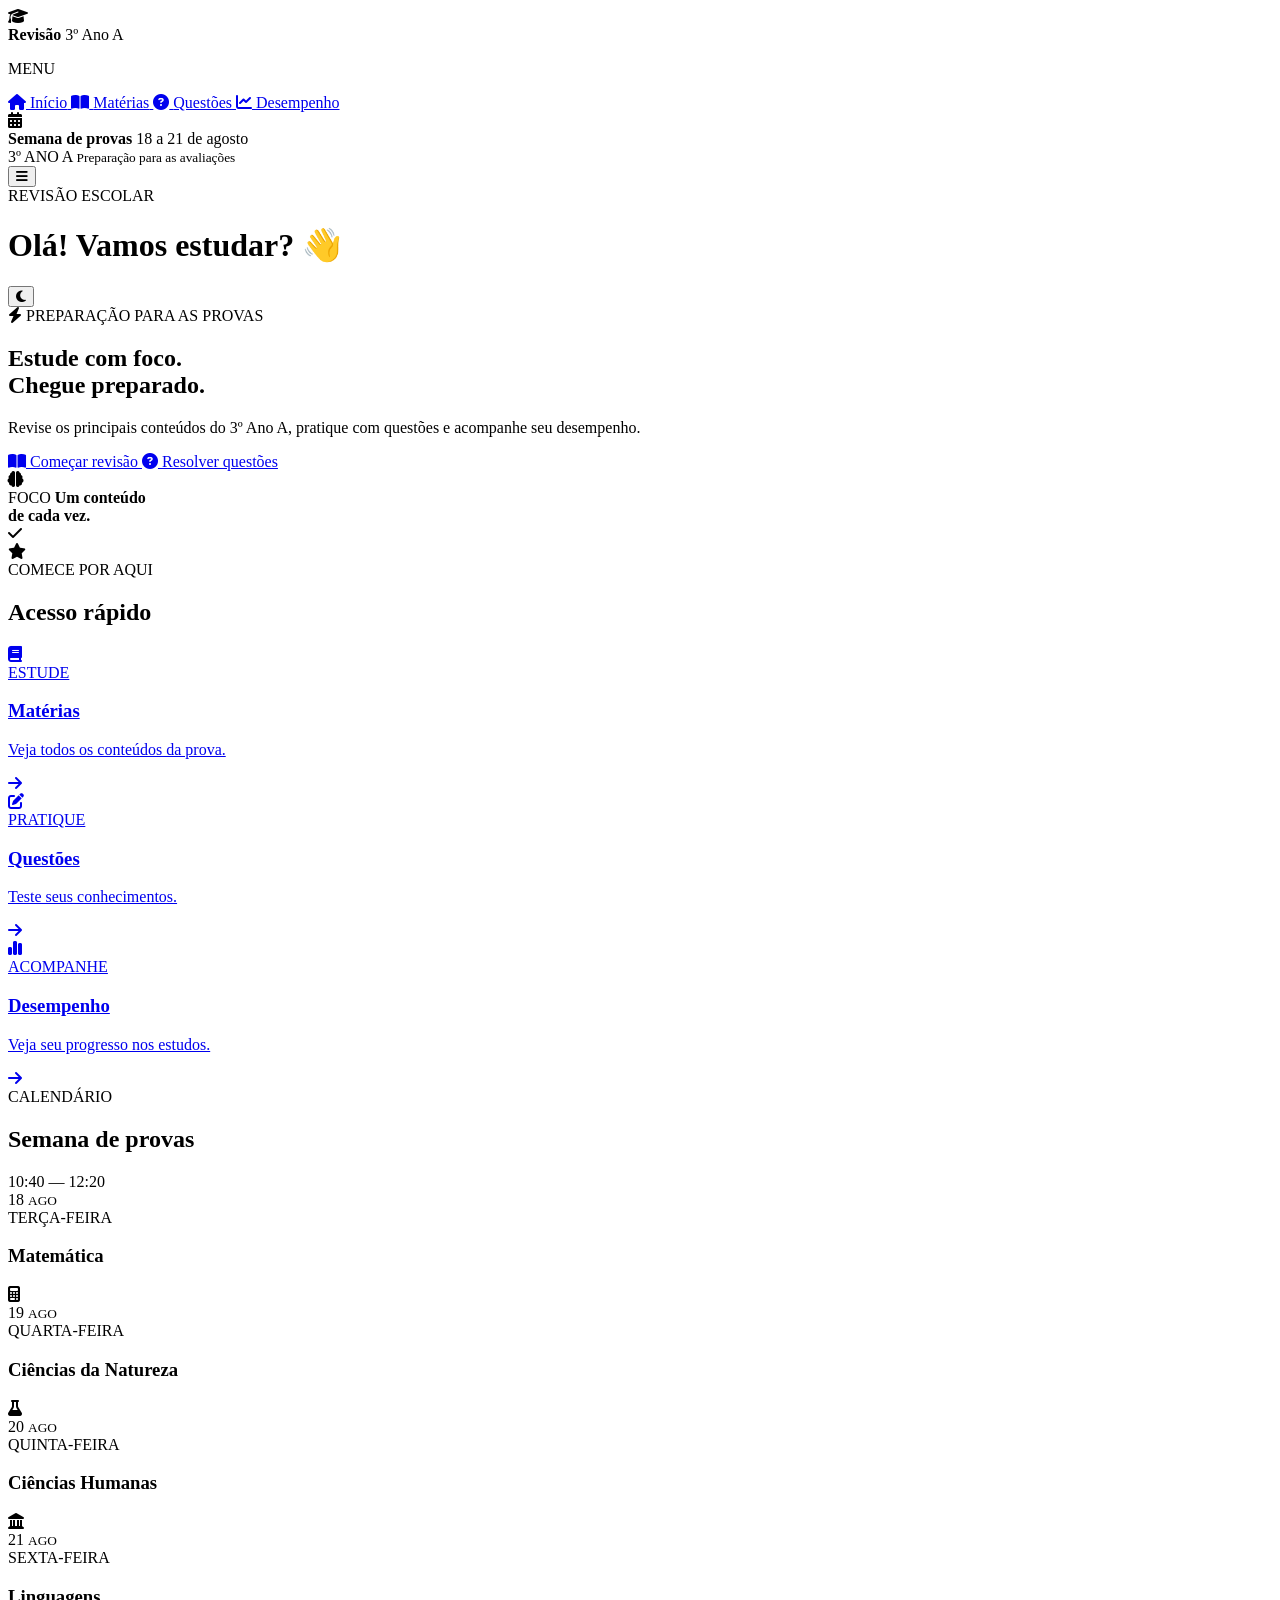
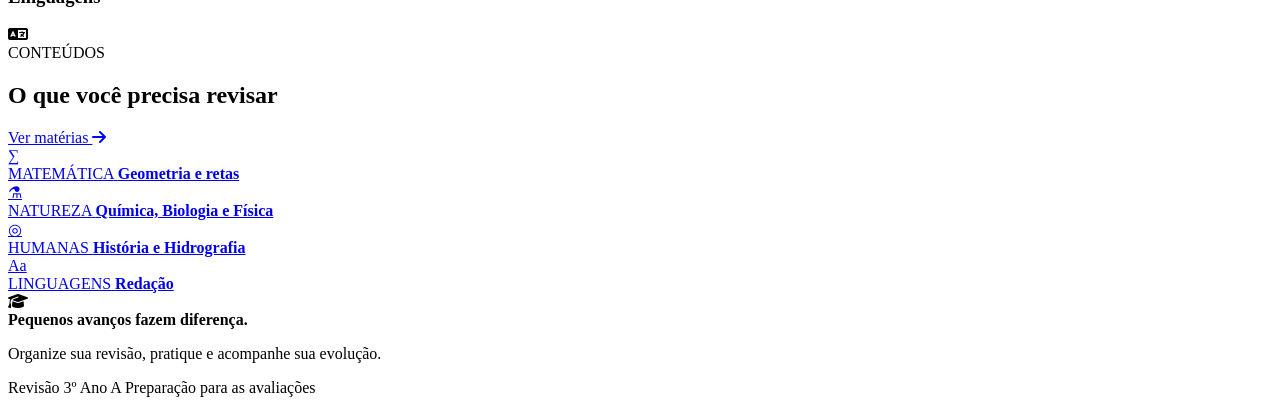
==== index.html @ 2774e46a "Organização" ====
<!DOCTYPE html>
<html lang="pt-BR">
<head>
    <meta charset="UTF-8">
    <meta name="viewport" content="width=device-width, initial-scale=1.0">

    <title>Revisão 3º Ano A</title>

    <!-- Fontes -->
    <link rel="preconnect" href="https://fonts.googleapis.com">
    <link rel="preconnect" href="https://fonts.gstatic.com" crossorigin>

    <link
        href="https://fonts.googleapis.com/css2?family=Inter:wght@400;500;600;700;800&display=swap"
        rel="stylesheet"
    >

    <!-- Font Awesome -->
    <link
        rel="stylesheet"
        href="https://cdnjs.cloudflare.com/ajax/libs/font-awesome/6.5.2/css/all.min.css"
    >

    <!-- CSS -->
    <link rel="stylesheet" href="css/reset.css">
    <link rel="stylesheet" href="css/variables.css">
    <link rel="stylesheet" href="css/components.css">
    <link rel="stylesheet" href="css/style.css">
</head>

<body>

    <!-- =========================================
         APLICAÇÃO
    ========================================== -->

    <div class="app">

        <!-- =====================================
             SIDEBAR
        ====================================== -->

        <aside class="sidebar">

            <!-- Logo -->
            <div class="sidebar-logo">

                <div class="logo-icon">
                    <i class="fa-solid fa-graduation-cap"></i>
                </div>

                <div class="logo-text">
                    <strong>Revisão</strong>
                    <span>3º Ano A</span>
                </div>

            </div>


            <!-- Navegação -->
            <nav class="sidebar-nav">

                <p class="nav-title">MENU</p>

                <a href="index.html" class="nav-item active">
                    <i class="fa-solid fa-house"></i>
                    <span>Início</span>
                </a>

                <a href="pages/materias.html" class="nav-item">
                    <i class="fa-solid fa-book-open"></i>
                    <span>Matérias</span>
                </a>

                <a href="pages/questoes.html" class="nav-item">
                    <i class="fa-solid fa-circle-question"></i>
                    <span>Questões</span>
                </a>

                <a href="pages/desempenho.html" class="nav-item">
                    <i class="fa-solid fa-chart-line"></i>
                    <span>Desempenho</span>
                </a>

            </nav>


            <!-- Informações da prova -->
            <div class="sidebar-exam">

                <div class="exam-icon">
                    <i class="fa-solid fa-calendar-days"></i>
                </div>

                <div>
                    <strong>Semana de provas</strong>
                    <span>18 a 21 de agosto</span>
                </div>

            </div>


            <!-- Rodapé -->
            <div class="sidebar-footer">
                <span>3º ANO A</span>
                <small>Preparação para as avaliações</small>
            </div>

        </aside>


        <!-- =====================================
             CONTEÚDO PRINCIPAL
        ====================================== -->

        <main class="main-content">

            <!-- Cabeçalho -->
            <header class="topbar">

                <div class="mobile-menu">
                    <button id="menuToggle" aria-label="Abrir menu">
                        <i class="fa-solid fa-bars"></i>
                    </button>
                </div>

                <div class="topbar-title">
                    <span>REVISÃO ESCOLAR</span>
                    <h1>Olá! Vamos estudar? 👋</h1>
                </div>

                <div class="topbar-actions">

                    <button
                        class="icon-button"
                        id="themeToggle"
                        aria-label="Alterar tema"
                        title="Alterar tema"
                    >
                        <i class="fa-solid fa-moon"></i>
                    </button>

                </div>

            </header>


            <!-- =================================
                 HERO
            ================================== -->

            <section class="hero">

                <div class="hero-content">

                    <span class="hero-label">
                        <i class="fa-solid fa-bolt"></i>
                        PREPARAÇÃO PARA AS PROVAS
                    </span>

                    <h2>
                        Estude com foco.
                        <br>
                        <span>Chegue preparado.</span>
                    </h2>

                    <p>
                        Revise os principais conteúdos do 3º Ano A,
                        pratique com questões e acompanhe seu desempenho.
                    </p>

                    <div class="hero-actions">

                        <a href="pages/materias.html" class="btn btn-primary">
                            <i class="fa-solid fa-book-open"></i>
                            Começar revisão
                        </a>

                        <a href="pages/questoes.html" class="btn btn-secondary">
                            <i class="fa-solid fa-circle-question"></i>
                            Resolver questões
                        </a>

                    </div>

                </div>


                <!-- Elemento visual -->
                <div class="hero-visual">

                    <div class="hero-card">

                        <div class="hero-card-icon">
                            <i class="fa-solid fa-brain"></i>
                        </div>

                        <span>FOCO</span>

                        <strong>
                            Um conteúdo
                            <br>
                            de cada vez.
                        </strong>

                    </div>

                    <div class="floating-element floating-one">
                        <i class="fa-solid fa-check"></i>
                    </div>

                    <div class="floating-element floating-two">
                        <i class="fa-solid fa-star"></i>
                    </div>

                </div>

            </section>


            <!-- =================================
                 ACESSO RÁPIDO
            ================================== -->

            <section class="section">

                <div class="section-header">

                    <div>
                        <span class="section-label">COMECE POR AQUI</span>
                        <h2>Acesso rápido</h2>
                    </div>

                </div>


                <div class="quick-grid">

                    <!-- Matérias -->
                    <a href="pages/materias.html" class="quick-card">

                        <div class="quick-icon">
                            <i class="fa-solid fa-book"></i>
                        </div>

                        <div class="quick-info">
                            <span>ESTUDE</span>
                            <h3>Matérias</h3>
                            <p>Veja todos os conteúdos da prova.</p>
                        </div>

                        <i class="fa-solid fa-arrow-right quick-arrow"></i>

                    </a>


                    <!-- Questões -->
                    <a href="pages/questoes.html" class="quick-card">

                        <div class="quick-icon">
                            <i class="fa-solid fa-pen-to-square"></i>
                        </div>

                        <div class="quick-info">
                            <span>PRATIQUE</span>
                            <h3>Questões</h3>
                            <p>Teste seus conhecimentos.</p>
                        </div>

                        <i class="fa-solid fa-arrow-right quick-arrow"></i>

                    </a>


                    <!-- Desempenho -->
                    <a href="pages/desempenho.html" class="quick-card">

                        <div class="quick-icon">
                            <i class="fa-solid fa-chart-simple"></i>
                        </div>

                        <div class="quick-info">
                            <span>ACOMPANHE</span>
                            <h3>Desempenho</h3>
                            <p>Veja seu progresso nos estudos.</p>
                        </div>

                        <i class="fa-solid fa-arrow-right quick-arrow"></i>

                    </a>

                </div>

            </section>


            <!-- =================================
                 CRONOGRAMA
            ================================== -->

            <section class="section">

                <div class="section-header">

                    <div>
                        <span class="section-label">CALENDÁRIO</span>
                        <h2>Semana de provas</h2>
                    </div>

                    <span class="section-info">
                        10:40 — 12:20
                    </span>

                </div>


                <div class="schedule-grid">

                    <!-- Matemática -->
                    <div class="schedule-card">

                        <div class="schedule-date">
                            <span>18</span>
                            <small>AGO</small>
                        </div>

                        <div class="schedule-info">
                            <span>TERÇA-FEIRA</span>
                            <h3>Matemática</h3>
                        </div>

                        <div class="schedule-icon">
                            <i class="fa-solid fa-calculator"></i>
                        </div>

                    </div>


                    <!-- Natureza -->
                    <div class="schedule-card">

                        <div class="schedule-date">
                            <span>19</span>
                            <small>AGO</small>
                        </div>

                        <div class="schedule-info">
                            <span>QUARTA-FEIRA</span>
                            <h3>Ciências da Natureza</h3>
                        </div>

                        <div class="schedule-icon">
                            <i class="fa-solid fa-flask"></i>
                        </div>

                    </div>


                    <!-- Humanas -->
                    <div class="schedule-card">

                        <div class="schedule-date">
                            <span>20</span>
                            <small>AGO</small>
                        </div>

                        <div class="schedule-info">
                            <span>QUINTA-FEIRA</span>
                            <h3>Ciências Humanas</h3>
                        </div>

                        <div class="schedule-icon">
                            <i class="fa-solid fa-landmark"></i>
                        </div>

                    </div>


                    <!-- Linguagens -->
                    <div class="schedule-card">

                        <div class="schedule-date">
                            <span>21</span>
                            <small>AGO</small>
                        </div>

                        <div class="schedule-info">
                            <span>SEXTA-FEIRA</span>
                            <h3>Linguagens</h3>
                        </div>

                        <div class="schedule-icon">
                            <i class="fa-solid fa-language"></i>
                        </div>

                    </div>

                </div>

            </section>


            <!-- =================================
                 CONTEÚDOS
            ================================== -->

            <section class="section">

                <div class="section-header">

                    <div>
                        <span class="section-label">CONTEÚDOS</span>
                        <h2>O que você precisa revisar</h2>
                    </div>

                    <a href="pages/materias.html" class="section-link">
                        Ver matérias
                        <i class="fa-solid fa-arrow-right"></i>
                    </a>

                </div>


                <div class="subjects-overview">

                    <!-- Matemática -->
                    <a href="pages/materias.html" class="subject-mini">

                        <div class="subject-mini-icon">
                            ∑
                        </div>

                        <div>
                            <span>MATEMÁTICA</span>
                            <strong>Geometria e retas</strong>
                        </div>

                    </a>


                    <!-- Natureza -->
                    <a href="pages/materias.html" class="subject-mini">

                        <div class="subject-mini-icon">
                            ⚗
                        </div>

                        <div>
                            <span>NATUREZA</span>
                            <strong>Química, Biologia e Física</strong>
                        </div>

                    </a>


                    <!-- Humanas -->
                    <a href="pages/materias.html" class="subject-mini">

                        <div class="subject-mini-icon">
                            ◎
                        </div>

                        <div>
                            <span>HUMANAS</span>
                            <strong>História e Hidrografia</strong>
                        </div>

                    </a>


                    <!-- Linguagens -->
                    <a href="pages/materias.html" class="subject-mini">

                        <div class="subject-mini-icon">
                            Aa
                        </div>

                        <div>
                            <span>LINGUAGENS</span>
                            <strong>Redação</strong>
                        </div>

                    </a>

                </div>

            </section>


            <!-- =================================
                 FRASE FINAL
            ================================== -->

            <section class="motivation">

                <div class="motivation-icon">
                    <i class="fa-solid fa-graduation-cap"></i>
                </div>

                <div>
                    <strong>Pequenos avanços fazem diferença.</strong>
                    <p>
                        Organize sua revisão, pratique e acompanhe sua evolução.
                    </p>
                </div>

            </section>


            <!-- Rodapé -->
            <footer class="footer">

                <span>
                    Revisão 3º Ano A
                </span>

                <span>
                    Preparação para as avaliações
                </span>

            </footer>

        </main>

    </div>


    <!-- =========================================
         JAVASCRIPT
    ========================================== -->

    <script src="js/progresso.js"></script>
    <script src="js/questoes.js"></script>
    <script src="js/app.js"></script>

</body>
</html>
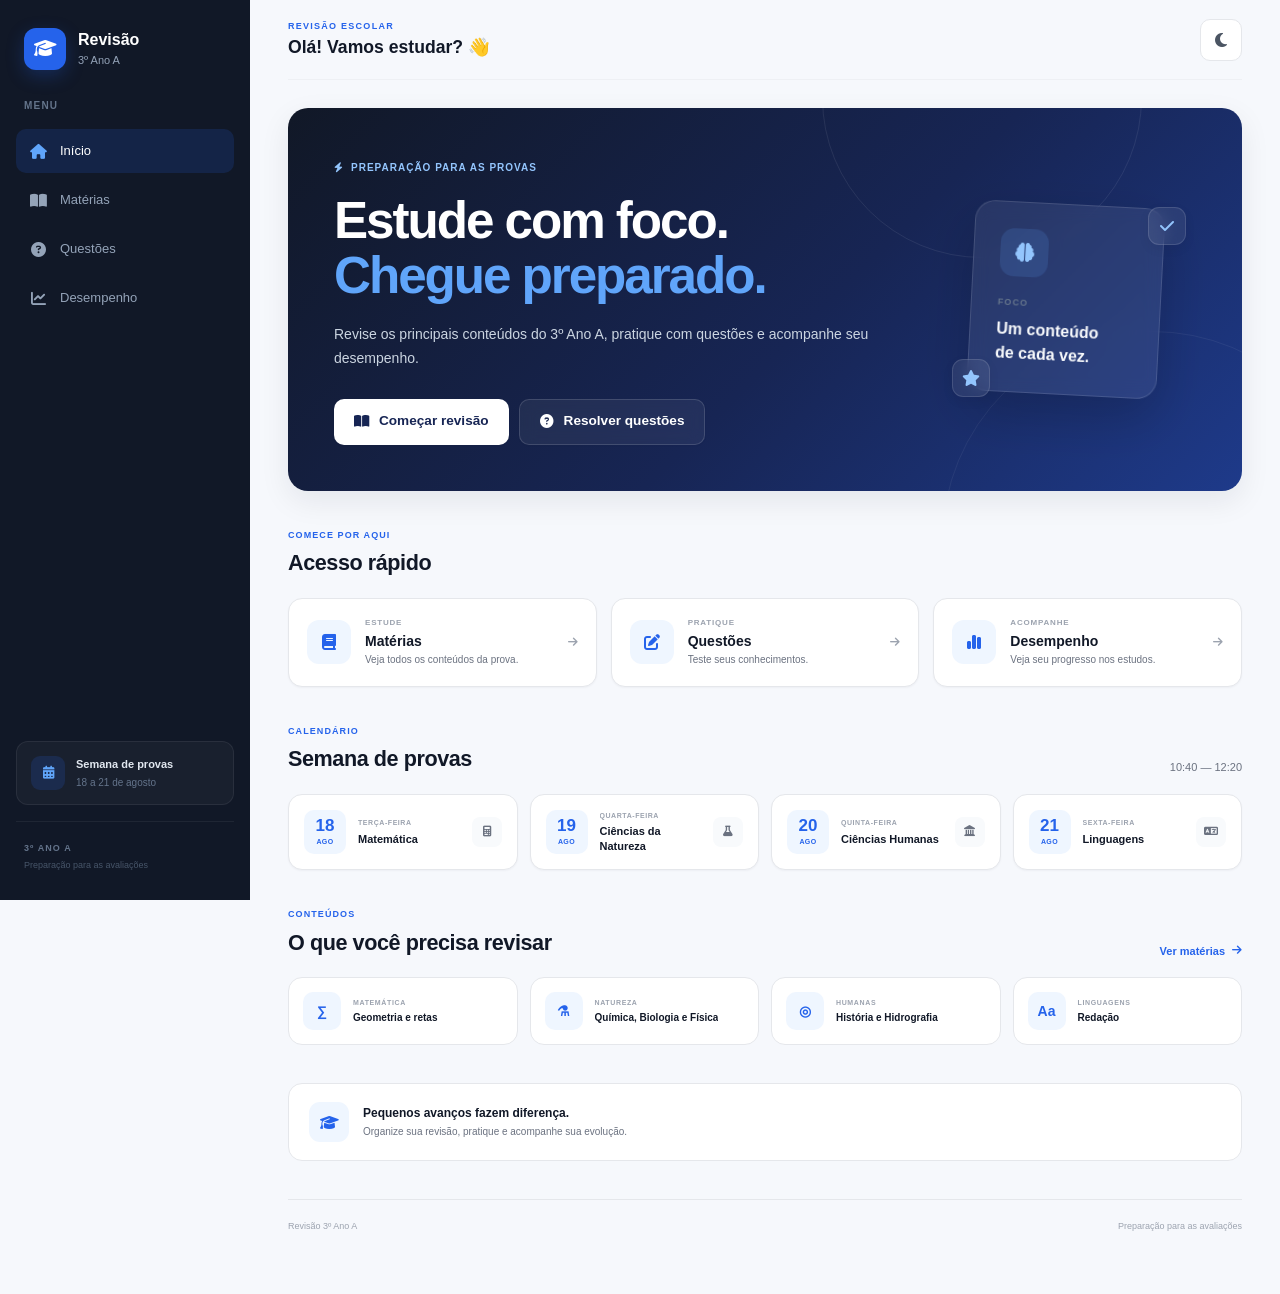
==== commit 5366efa3: "Remove 'css/' prefix from stylesheet links" ====
--- a/index.html
+++ b/index.html
@@ -22,10 +22,10 @@
     >
 
     <!-- CSS -->
-    <link rel="stylesheet" href="css/reset.css">
-    <link rel="stylesheet" href="css/variables.css">
-    <link rel="stylesheet" href="css/components.css">
-    <link rel="stylesheet" href="css/style.css">
+    <link rel="stylesheet" href="reset.css">
+    <link rel="stylesheet" href="variables.css">
+    <link rel="stylesheet" href="components.css">
+    <link rel="stylesheet" href="style.css">
 </head>
 
 <body>
@@ -534,4 +534,4 @@
     <script src="js/app.js"></script>
 
 </body>
-</html>+</html>
--- a/variables.css
+++ b/variables.css
@@ -0,0 +1,246 @@
+/* =========================================================
+   REVISÃO 3º ANO A
+   VARIABLES
+   ========================================================= */
+
+:root {
+
+    /* =====================================================
+       CORES PRINCIPAIS
+    ===================================================== */
+
+    --color-primary: #2563eb;
+    --color-primary-dark: #1d4ed8;
+    --color-primary-light: #eff6ff;
+
+    --color-secondary: #7c3aed;
+    --color-secondary-light: #f5f3ff;
+
+
+    /* =====================================================
+       CORES DE FUNDO
+    ===================================================== */
+
+    --color-background: #f6f8fc;
+    --color-surface: #ffffff;
+    --color-surface-soft: #f8fafc;
+
+    --color-sidebar: #111827;
+    --color-sidebar-light: #1f2937;
+
+
+    /* =====================================================
+       CORES DE TEXTO
+    ===================================================== */
+
+    --color-text: #111827;
+    --color-text-secondary: #4b5563;
+    --color-text-muted: #6b7280;
+    --color-text-light: #9ca3af;
+
+    --color-text-white: #ffffff;
+
+
+    /* =====================================================
+       CORES DE BORDA
+    ===================================================== */
+
+    --color-border: #e5e7eb;
+    --color-border-light: #eef0f4;
+
+
+    /* =====================================================
+       CORES DE STATUS
+    ===================================================== */
+
+    --color-success: #16a34a;
+    --color-success-light: #f0fdf4;
+
+    --color-warning: #d97706;
+    --color-warning-light: #fffbeb;
+
+    --color-danger: #dc2626;
+    --color-danger-light: #fef2f2;
+
+    --color-info: #0284c7;
+    --color-info-light: #f0f9ff;
+
+
+    /* =====================================================
+       TIPOGRAFIA
+    ===================================================== */
+
+    --font-family:
+        "Inter",
+        -apple-system,
+        BlinkMacSystemFont,
+        "Segoe UI",
+        sans-serif;
+
+
+    /* =====================================================
+       TAMANHOS DE TEXTO
+    ===================================================== */
+
+    --font-size-xs: 0.72rem;
+    --font-size-sm: 0.85rem;
+    --font-size-md: 0.95rem;
+    --font-size-lg: 1.1rem;
+    --font-size-xl: 1.35rem;
+    --font-size-2xl: 1.7rem;
+    --font-size-3xl: 2.2rem;
+    --font-size-4xl: 3rem;
+
+
+    /* =====================================================
+       PESOS DA FONTE
+    ===================================================== */
+
+    --font-weight-regular: 400;
+    --font-weight-medium: 500;
+    --font-weight-semibold: 600;
+    --font-weight-bold: 700;
+    --font-weight-extrabold: 800;
+
+
+    /* =====================================================
+       ESPAÇAMENTOS
+    ===================================================== */
+
+    --space-1: 4px;
+    --space-2: 8px;
+    --space-3: 12px;
+    --space-4: 16px;
+    --space-5: 20px;
+    --space-6: 24px;
+    --space-7: 28px;
+    --space-8: 32px;
+    --space-10: 40px;
+    --space-12: 48px;
+    --space-16: 64px;
+
+
+    /* =====================================================
+       BORDAS
+    ===================================================== */
+
+    --radius-sm: 6px;
+    --radius-md: 10px;
+    --radius-lg: 14px;
+    --radius-xl: 20px;
+    --radius-2xl: 28px;
+
+    --radius-full: 999px;
+
+
+    /* =====================================================
+       SOMBRAS
+    ===================================================== */
+
+    --shadow-sm:
+        0 1px 2px rgba(15, 23, 42, 0.04);
+
+    --shadow-md:
+        0 4px 12px rgba(15, 23, 42, 0.06);
+
+    --shadow-lg:
+        0 10px 30px rgba(15, 23, 42, 0.08);
+
+    --shadow-xl:
+        0 20px 50px rgba(15, 23, 42, 0.12);
+
+
+    /* =====================================================
+       TRANSIÇÕES
+    ===================================================== */
+
+    --transition-fast: 0.15s ease;
+
+    --transition-normal: 0.25s ease;
+
+    --transition-slow: 0.4s ease;
+
+
+    /* =====================================================
+       LAYOUT
+    ===================================================== */
+
+    --sidebar-width: 250px;
+
+    --content-max-width: 1500px;
+
+    --header-height: 80px;
+
+
+    /* =====================================================
+       Z-INDEX
+    ===================================================== */
+
+    --z-sidebar: 100;
+
+    --z-header: 90;
+
+    --z-overlay: 200;
+
+    --z-modal: 300;
+
+}
+
+
+/* =========================================================
+   TEMA ESCURO
+   ========================================================= */
+
+[data-theme="dark"] {
+
+    --color-background: #0f172a;
+
+    --color-surface: #1e293b;
+
+    --color-surface-soft: #172033;
+
+    --color-sidebar: #020617;
+
+    --color-sidebar-light: #111827;
+
+
+    --color-text: #f8fafc;
+
+    --color-text-secondary: #cbd5e1;
+
+    --color-text-muted: #94a3b8;
+
+    --color-text-light: #64748b;
+
+
+    --color-border: #334155;
+
+    --color-border-light: #273449;
+
+
+    --color-primary-light: #172554;
+
+    --color-secondary-light: #2e1065;
+
+
+    --color-success-light: #052e16;
+
+    --color-warning-light: #451a03;
+
+    --color-danger-light: #450a0a;
+
+    --color-info-light: #082f49;
+
+
+    --shadow-sm:
+        0 1px 2px rgba(0, 0, 0, 0.2);
+
+    --shadow-md:
+        0 4px 12px rgba(0, 0, 0, 0.25);
+
+    --shadow-lg:
+        0 10px 30px rgba(0, 0, 0, 0.3);
+
+    --shadow-xl:
+        0 20px 50px rgba(0, 0, 0, 0.4);
+}
--- a/components.css
+++ b/components.css
@@ -0,0 +1,1533 @@
+/* =========================================================
+   REVISÃO 3º ANO A
+   COMPONENTS
+   ========================================================= */
+
+
+/* =========================================================
+   BOTÕES
+   ========================================================= */
+
+.btn {
+    display: inline-flex;
+
+    align-items: center;
+    justify-content: center;
+
+    gap: 10px;
+
+    min-height: 46px;
+
+    padding: 0 20px;
+
+    border-radius: var(--radius-md);
+
+    font-size: var(--font-size-sm);
+
+    font-weight: var(--font-weight-semibold);
+
+    text-decoration: none;
+
+    transition:
+        transform var(--transition-fast),
+        background var(--transition-normal),
+        border-color var(--transition-normal),
+        box-shadow var(--transition-normal),
+        color var(--transition-normal);
+}
+
+
+.btn:hover {
+    transform: translateY(-2px);
+}
+
+
+.btn:active {
+    transform: translateY(0);
+}
+
+
+/* Botão principal */
+
+.btn-primary {
+    background: var(--color-primary);
+
+    color: #ffffff;
+
+    box-shadow: var(--shadow-sm);
+}
+
+
+.btn-primary:hover {
+    background: var(--color-primary-dark);
+
+    box-shadow: var(--shadow-md);
+}
+
+
+/* Botão secundário */
+
+.btn-secondary {
+    background: var(--color-surface);
+
+    color: var(--color-text);
+
+    border: 1px solid var(--color-border);
+
+    box-shadow: var(--shadow-sm);
+}
+
+
+.btn-secondary:hover {
+    border-color: var(--color-primary);
+
+    color: var(--color-primary);
+
+    box-shadow: var(--shadow-md);
+}
+
+
+/* =========================================================
+   BOTÃO DE ÍCONE
+   ========================================================= */
+
+.icon-button {
+    width: 42px;
+    height: 42px;
+
+    display: flex;
+
+    align-items: center;
+    justify-content: center;
+
+    border: 1px solid var(--color-border);
+
+    border-radius: var(--radius-md);
+
+    background: var(--color-surface);
+
+    color: var(--color-text-secondary);
+
+    font-size: 16px;
+
+    transition:
+        background var(--transition-normal),
+        color var(--transition-normal),
+        border-color var(--transition-normal),
+        transform var(--transition-fast);
+}
+
+
+.icon-button:hover {
+    color: var(--color-primary);
+
+    border-color: var(--color-primary);
+
+    transform: translateY(-1px);
+}
+
+
+/* =========================================================
+   SIDEBAR
+   ========================================================= */
+
+.sidebar {
+    width: var(--sidebar-width);
+
+    min-width: var(--sidebar-width);
+
+    height: 100vh;
+
+    position: fixed;
+
+    top: 0;
+    left: 0;
+
+    display: flex;
+
+    flex-direction: column;
+
+    padding: 24px 16px;
+
+    background: var(--color-sidebar);
+
+    color: #ffffff;
+
+    z-index: var(--z-sidebar);
+}
+
+
+/* Logo */
+
+.sidebar-logo {
+    display: flex;
+
+    align-items: center;
+
+    gap: 12px;
+
+    padding: 4px 8px 28px;
+}
+
+
+.logo-icon {
+    width: 42px;
+    height: 42px;
+
+    display: flex;
+
+    align-items: center;
+    justify-content: center;
+
+    flex-shrink: 0;
+
+    border-radius: 12px;
+
+    background: var(--color-primary);
+
+    color: #ffffff;
+
+    font-size: 18px;
+
+    box-shadow:
+        0 6px 18px rgba(37, 99, 235, 0.25);
+}
+
+
+.logo-text {
+    display: flex;
+
+    flex-direction: column;
+
+    min-width: 0;
+}
+
+
+.logo-text strong {
+    color: #ffffff;
+
+    font-size: 16px;
+
+    font-weight: var(--font-weight-bold);
+
+    line-height: 1.2;
+}
+
+
+.logo-text span {
+    margin-top: 3px;
+
+    color: #94a3b8;
+
+    font-size: 11px;
+
+    font-weight: var(--font-weight-medium);
+}
+
+
+/* =========================================================
+   NAVEGAÇÃO
+   ========================================================= */
+
+.sidebar-nav {
+    display: flex;
+
+    flex-direction: column;
+
+    gap: 5px;
+}
+
+
+.nav-title {
+    margin: 0 8px 10px;
+
+    color: #64748b;
+
+    font-size: 10px;
+
+    font-weight: var(--font-weight-bold);
+
+    letter-spacing: 0.12em;
+}
+
+
+.nav-item {
+    display: flex;
+
+    align-items: center;
+
+    gap: 12px;
+
+    min-height: 44px;
+
+    padding: 0 12px;
+
+    border-radius: 10px;
+
+    color: #94a3b8;
+
+    font-size: 13px;
+
+    font-weight: var(--font-weight-medium);
+
+    transition:
+        background var(--transition-normal),
+        color var(--transition-normal),
+        transform var(--transition-fast);
+}
+
+
+.nav-item i {
+    width: 20px;
+
+    text-align: center;
+
+    font-size: 15px;
+}
+
+
+.nav-item:hover {
+    background: rgba(255, 255, 255, 0.06);
+
+    color: #ffffff;
+
+    transform: translateX(2px);
+}
+
+
+.nav-item.active {
+    background: rgba(37, 99, 235, 0.16);
+
+    color: #ffffff;
+}
+
+
+.nav-item.active i {
+    color: #60a5fa;
+}
+
+
+/* =========================================================
+   INFORMAÇÃO DA PROVA NA SIDEBAR
+   ========================================================= */
+
+.sidebar-exam {
+    display: flex;
+
+    align-items: center;
+
+    gap: 11px;
+
+    margin-top: auto;
+
+    padding: 14px;
+
+    border: 1px solid rgba(255, 255, 255, 0.07);
+
+    border-radius: 12px;
+
+    background: rgba(255, 255, 255, 0.035);
+}
+
+
+.exam-icon {
+    width: 34px;
+    height: 34px;
+
+    display: flex;
+
+    align-items: center;
+    justify-content: center;
+
+    flex-shrink: 0;
+
+    border-radius: 9px;
+
+    background: rgba(37, 99, 235, 0.16);
+
+    color: #60a5fa;
+
+    font-size: 13px;
+}
+
+
+.sidebar-exam div:last-child {
+    display: flex;
+
+    flex-direction: column;
+
+    min-width: 0;
+}
+
+
+.sidebar-exam strong {
+    color: #e2e8f0;
+
+    font-size: 11px;
+
+    font-weight: var(--font-weight-semibold);
+}
+
+
+.sidebar-exam span {
+    margin-top: 3px;
+
+    color: #64748b;
+
+    font-size: 10px;
+}
+
+
+/* =========================================================
+   RODAPÉ DA SIDEBAR
+   ========================================================= */
+
+.sidebar-footer {
+    display: flex;
+
+    flex-direction: column;
+
+    gap: 3px;
+
+    padding: 20px 8px 4px;
+
+    border-top: 1px solid rgba(255, 255, 255, 0.06);
+
+    margin-top: 16px;
+}
+
+
+.sidebar-footer span {
+    color: #64748b;
+
+    font-size: 9px;
+
+    font-weight: var(--font-weight-bold);
+
+    letter-spacing: 0.12em;
+}
+
+
+.sidebar-footer small {
+    color: #475569;
+
+    font-size: 9px;
+}
+
+
+/* =========================================================
+   TOPBAR
+   ========================================================= */
+
+.topbar {
+    min-height: var(--header-height);
+
+    display: flex;
+
+    align-items: center;
+
+    justify-content: space-between;
+
+    gap: 20px;
+
+    border-bottom: 1px solid var(--color-border-light);
+}
+
+
+.topbar-title {
+    display: flex;
+
+    flex-direction: column;
+
+    gap: 2px;
+}
+
+
+.topbar-title > span {
+    color: var(--color-primary);
+
+    font-size: 9px;
+
+    font-weight: var(--font-weight-bold);
+
+    letter-spacing: 0.14em;
+}
+
+
+.topbar-title h1 {
+    color: var(--color-text);
+
+    font-size: var(--font-size-lg);
+
+    line-height: 1.3;
+}
+
+
+.topbar-actions {
+    display: flex;
+
+    align-items: center;
+
+    gap: 8px;
+}
+
+
+.mobile-menu {
+    display: none;
+}
+
+
+/* =========================================================
+   HERO
+   ========================================================= */
+
+.hero {
+    position: relative;
+
+    display: flex;
+
+    align-items: center;
+
+    justify-content: space-between;
+
+    gap: 40px;
+
+    min-height: 350px;
+
+    padding: 46px;
+
+    overflow: hidden;
+
+    border-radius: var(--radius-xl);
+
+    background:
+        linear-gradient(
+            135deg,
+            #111827 0%,
+            #172554 55%,
+            #1e3a8a 100%
+        );
+
+    color: #ffffff;
+
+    box-shadow: var(--shadow-lg);
+}
+
+
+.hero::before {
+    content: "";
+
+    position: absolute;
+
+    width: 320px;
+    height: 320px;
+
+    right: 100px;
+    top: -170px;
+
+    border-radius: 50%;
+
+    border: 1px solid rgba(255, 255, 255, 0.08);
+}
+
+
+.hero::after {
+    content: "";
+
+    position: absolute;
+
+    width: 420px;
+    height: 420px;
+
+    right: -120px;
+    bottom: -260px;
+
+    border-radius: 50%;
+
+    border: 1px solid rgba(255, 255, 255, 0.06);
+}
+
+
+.hero-content {
+    position: relative;
+
+    z-index: 2;
+
+    max-width: 650px;
+}
+
+
+.hero-label {
+    display: inline-flex;
+
+    align-items: center;
+
+    gap: 7px;
+
+    margin-bottom: 18px;
+
+    color: #93c5fd;
+
+    font-size: 10px;
+
+    font-weight: var(--font-weight-bold);
+
+    letter-spacing: 0.1em;
+}
+
+
+.hero-label i {
+    font-size: 10px;
+}
+
+
+.hero h2 {
+    max-width: 600px;
+
+    color: #ffffff;
+
+    font-size: clamp(2rem, 4vw, 3.2rem);
+
+    font-weight: var(--font-weight-extrabold);
+
+    line-height: 1.08;
+
+    letter-spacing: -0.04em;
+}
+
+
+.hero h2 span {
+    color: #60a5fa;
+}
+
+
+.hero-content > p {
+    max-width: 570px;
+
+    margin-top: 20px;
+
+    color: #cbd5e1;
+
+    font-size: 14px;
+
+    line-height: 1.7;
+}
+
+
+.hero-actions {
+    display: flex;
+
+    flex-wrap: wrap;
+
+    gap: 10px;
+
+    margin-top: 28px;
+}
+
+
+.hero .btn-primary {
+    background: #ffffff;
+
+    color: #172554;
+}
+
+
+.hero .btn-primary:hover {
+    background: #eff6ff;
+
+    color: #1d4ed8;
+}
+
+
+.hero .btn-secondary {
+    border-color: rgba(255, 255, 255, 0.14);
+
+    background: rgba(255, 255, 255, 0.06);
+
+    color: #ffffff;
+
+    backdrop-filter: blur(8px);
+}
+
+
+.hero .btn-secondary:hover {
+    border-color: rgba(255, 255, 255, 0.3);
+
+    background: rgba(255, 255, 255, 0.1);
+
+    color: #ffffff;
+}
+
+
+/* =========================================================
+   HERO VISUAL
+   ========================================================= */
+
+.hero-visual {
+    position: relative;
+
+    width: 260px;
+    height: 240px;
+
+    flex-shrink: 0;
+
+    display: flex;
+
+    align-items: center;
+    justify-content: center;
+
+    z-index: 2;
+}
+
+
+.hero-card {
+    width: 190px;
+
+    padding: 26px;
+
+    border: 1px solid rgba(255, 255, 255, 0.12);
+
+    border-radius: 20px;
+
+    background: rgba(255, 255, 255, 0.07);
+
+    box-shadow:
+        0 20px 50px rgba(0, 0, 0, 0.18);
+
+    backdrop-filter: blur(10px);
+
+    transform: rotate(3deg);
+}
+
+
+.hero-card-icon {
+    width: 48px;
+    height: 48px;
+
+    display: flex;
+
+    align-items: center;
+    justify-content: center;
+
+    margin-bottom: 20px;
+
+    border-radius: 14px;
+
+    background: rgba(96, 165, 250, 0.15);
+
+    color: #93c5fd;
+
+    font-size: 19px;
+}
+
+
+.hero-card span {
+    display: block;
+
+    margin-bottom: 7px;
+
+    color: #64748b;
+
+    font-size: 9px;
+
+    font-weight: var(--font-weight-bold);
+
+    letter-spacing: 0.12em;
+}
+
+
+.hero-card strong {
+    color: #f8fafc;
+
+    font-size: 16px;
+
+    line-height: 1.35;
+}
+
+
+/* Elementos flutuantes */
+
+.floating-element {
+    position: absolute;
+
+    width: 38px;
+    height: 38px;
+
+    display: flex;
+
+    align-items: center;
+    justify-content: center;
+
+    border: 1px solid rgba(255, 255, 255, 0.12);
+
+    border-radius: 11px;
+
+    background: rgba(255, 255, 255, 0.08);
+
+    color: #93c5fd;
+
+    backdrop-filter: blur(8px);
+
+    box-shadow: var(--shadow-md);
+
+    animation: floating 4s ease-in-out infinite;
+}
+
+
+.floating-one {
+    top: 28px;
+    right: 10px;
+}
+
+
+.floating-two {
+    bottom: 22px;
+    left: 16px;
+
+    animation-delay: 1s;
+}
+
+
+@keyframes floating {
+
+    0%,
+    100% {
+        transform: translateY(0);
+    }
+
+    50% {
+        transform: translateY(-8px);
+    }
+
+}
+
+
+/* =========================================================
+   SEÇÕES
+   ========================================================= */
+
+.section {
+    margin-top: 38px;
+}
+
+
+.section-header {
+    display: flex;
+
+    align-items: flex-end;
+
+    justify-content: space-between;
+
+    gap: 20px;
+
+    margin-bottom: 18px;
+}
+
+
+.section-label {
+    display: block;
+
+    margin-bottom: 5px;
+
+    color: var(--color-primary);
+
+    font-size: 9px;
+
+    font-weight: var(--font-weight-bold);
+
+    letter-spacing: 0.12em;
+}
+
+
+.section-header h2 {
+    color: var(--color-text);
+
+    font-size: var(--font-size-xl);
+
+    letter-spacing: -0.02em;
+}
+
+
+.section-info {
+    color: var(--color-text-muted);
+
+    font-size: 11px;
+
+    font-weight: var(--font-weight-medium);
+}
+
+
+.section-link {
+    display: inline-flex;
+
+    align-items: center;
+
+    gap: 7px;
+
+    color: var(--color-primary);
+
+    font-size: 11px;
+
+    font-weight: var(--font-weight-semibold);
+
+    transition:
+        gap var(--transition-fast),
+        color var(--transition-normal);
+}
+
+
+.section-link:hover {
+    gap: 10px;
+
+    color: var(--color-primary-dark);
+}
+
+
+/* =========================================================
+   QUICK CARDS
+   ========================================================= */
+
+.quick-grid {
+    display: grid;
+
+    grid-template-columns: repeat(3, minmax(0, 1fr));
+
+    gap: 14px;
+}
+
+
+.quick-card {
+    position: relative;
+
+    display: flex;
+
+    align-items: center;
+
+    gap: 14px;
+
+    min-width: 0;
+
+    padding: 18px;
+
+    border: 1px solid var(--color-border);
+
+    border-radius: var(--radius-lg);
+
+    background: var(--color-surface);
+
+    box-shadow: var(--shadow-sm);
+
+    transition:
+        transform var(--transition-normal),
+        box-shadow var(--transition-normal),
+        border-color var(--transition-normal);
+}
+
+
+.quick-card:hover {
+    transform: translateY(-3px);
+
+    border-color: #bfdbfe;
+
+    box-shadow: var(--shadow-md);
+}
+
+
+.quick-icon {
+    width: 44px;
+    height: 44px;
+
+    display: flex;
+
+    align-items: center;
+    justify-content: center;
+
+    flex-shrink: 0;
+
+    border-radius: 12px;
+
+    background: var(--color-primary-light);
+
+    color: var(--color-primary);
+
+    font-size: 16px;
+}
+
+
+.quick-info {
+    min-width: 0;
+
+    display: flex;
+
+    flex-direction: column;
+}
+
+
+.quick-info > span {
+    margin-bottom: 3px;
+
+    color: var(--color-text-light);
+
+    font-size: 8px;
+
+    font-weight: var(--font-weight-bold);
+
+    letter-spacing: 0.1em;
+}
+
+
+.quick-info h3 {
+    color: var(--color-text);
+
+    font-size: 14px;
+
+    line-height: 1.3;
+}
+
+
+.quick-info p {
+    margin-top: 2px;
+
+    overflow: hidden;
+
+    color: var(--color-text-muted);
+
+    font-size: 10px;
+
+    text-overflow: ellipsis;
+
+    white-space: nowrap;
+}
+
+
+.quick-arrow {
+    margin-left: auto;
+
+    flex-shrink: 0;
+
+    color: var(--color-text-light);
+
+    font-size: 11px;
+
+    transition:
+        transform var(--transition-fast),
+        color var(--transition-normal);
+}
+
+
+.quick-card:hover .quick-arrow {
+    color: var(--color-primary);
+
+    transform: translateX(3px);
+}
+
+
+/* =========================================================
+   CRONOGRAMA
+   ========================================================= */
+
+.schedule-grid {
+    display: grid;
+
+    grid-template-columns: repeat(4, minmax(0, 1fr));
+
+    gap: 12px;
+}
+
+
+.schedule-card {
+    display: flex;
+
+    align-items: center;
+
+    gap: 12px;
+
+    min-width: 0;
+
+    padding: 15px;
+
+    border: 1px solid var(--color-border);
+
+    border-radius: var(--radius-lg);
+
+    background: var(--color-surface);
+
+    box-shadow: var(--shadow-sm);
+
+    transition:
+        transform var(--transition-normal),
+        box-shadow var(--transition-normal);
+}
+
+
+.schedule-card:hover {
+    transform: translateY(-2px);
+
+    box-shadow: var(--shadow-md);
+}
+
+
+.schedule-date {
+    width: 42px;
+
+    flex-shrink: 0;
+
+    display: flex;
+
+    flex-direction: column;
+
+    align-items: center;
+
+    justify-content: center;
+
+    padding: 7px 4px;
+
+    border-radius: 10px;
+
+    background: var(--color-primary-light);
+}
+
+
+.schedule-date span {
+    color: var(--color-primary);
+
+    font-size: 17px;
+
+    font-weight: var(--font-weight-bold);
+
+    line-height: 1;
+}
+
+
+.schedule-date small {
+    margin-top: 3px;
+
+    color: var(--color-primary);
+
+    font-size: 7px;
+
+    font-weight: var(--font-weight-bold);
+
+    letter-spacing: 0.06em;
+}
+
+
+.schedule-info {
+    min-width: 0;
+
+    flex: 1;
+}
+
+
+.schedule-info > span {
+    display: block;
+
+    margin-bottom: 3px;
+
+    overflow: hidden;
+
+    color: var(--color-text-light);
+
+    font-size: 7px;
+
+    font-weight: var(--font-weight-bold);
+
+    letter-spacing: 0.08em;
+
+    text-overflow: ellipsis;
+
+    white-space: nowrap;
+}
+
+
+.schedule-info h3 {
+    overflow: hidden;
+
+    color: var(--color-text);
+
+    font-size: 11px;
+
+    line-height: 1.3;
+
+    text-overflow: ellipsis;
+}
+
+
+.schedule-icon {
+    width: 30px;
+    height: 30px;
+
+    display: flex;
+
+    align-items: center;
+    justify-content: center;
+
+    flex-shrink: 0;
+
+    border-radius: 8px;
+
+    background: var(--color-surface-soft);
+
+    color: var(--color-text-muted);
+
+    font-size: 11px;
+}
+
+
+/* =========================================================
+   RESUMO DAS MATÉRIAS
+   ========================================================= */
+
+.subjects-overview {
+    display: grid;
+
+    grid-template-columns: repeat(4, minmax(0, 1fr));
+
+    gap: 12px;
+}
+
+
+.subject-mini {
+    display: flex;
+
+    align-items: center;
+
+    gap: 12px;
+
+    min-width: 0;
+
+    padding: 14px;
+
+    border: 1px solid var(--color-border);
+
+    border-radius: var(--radius-lg);
+
+    background: var(--color-surface);
+
+    transition:
+        transform var(--transition-normal),
+        box-shadow var(--transition-normal),
+        border-color var(--transition-normal);
+}
+
+
+.subject-mini:hover {
+    transform: translateY(-2px);
+
+    border-color: #bfdbfe;
+
+    box-shadow: var(--shadow-md);
+}
+
+
+.subject-mini-icon {
+    width: 38px;
+    height: 38px;
+
+    display: flex;
+
+    align-items: center;
+    justify-content: center;
+
+    flex-shrink: 0;
+
+    border-radius: 10px;
+
+    background: var(--color-primary-light);
+
+    color: var(--color-primary);
+
+    font-size: 14px;
+
+    font-weight: var(--font-weight-bold);
+}
+
+
+.subject-mini > div:last-child {
+    min-width: 0;
+
+    display: flex;
+
+    flex-direction: column;
+}
+
+
+.subject-mini span {
+    margin-bottom: 3px;
+
+    color: var(--color-text-light);
+
+    font-size: 7px;
+
+    font-weight: var(--font-weight-bold);
+
+    letter-spacing: 0.09em;
+}
+
+
+.subject-mini strong {
+    overflow: hidden;
+
+    color: var(--color-text);
+
+    font-size: 10px;
+
+    line-height: 1.35;
+
+    text-overflow: ellipsis;
+}
+
+
+/* =========================================================
+   MOTIVAÇÃO
+   ========================================================= */
+
+.motivation {
+    display: flex;
+
+    align-items: center;
+
+    gap: 14px;
+
+    margin-top: 38px;
+
+    padding: 18px 20px;
+
+    border: 1px solid var(--color-border);
+
+    border-radius: var(--radius-lg);
+
+    background: var(--color-surface);
+}
+
+
+.motivation-icon {
+    width: 40px;
+    height: 40px;
+
+    display: flex;
+
+    align-items: center;
+    justify-content: center;
+
+    flex-shrink: 0;
+
+    border-radius: 11px;
+
+    background: var(--color-primary-light);
+
+    color: var(--color-primary);
+
+    font-size: 15px;
+}
+
+
+.motivation strong {
+    display: block;
+
+    color: var(--color-text);
+
+    font-size: 12px;
+}
+
+
+.motivation p {
+    margin-top: 2px;
+
+    color: var(--color-text-muted);
+
+    font-size: 10px;
+}
+
+
+/* =========================================================
+   RODAPÉ
+   ========================================================= */
+
+.footer {
+    display: flex;
+
+    align-items: center;
+
+    justify-content: space-between;
+
+    gap: 20px;
+
+    margin-top: 38px;
+
+    padding: 20px 0;
+
+    border-top: 1px solid var(--color-border);
+
+    color: var(--color-text-light);
+
+    font-size: 9px;
+}
+
+
+/* =========================================================
+   RESPONSIVIDADE — TABLET
+   ========================================================= */
+
+@media (max-width: 1100px) {
+
+    .sidebar {
+        width: 220px;
+
+        min-width: 220px;
+    }
+
+    .quick-grid {
+        grid-template-columns: 1fr;
+    }
+
+    .schedule-grid {
+        grid-template-columns: repeat(2, minmax(0, 1fr));
+    }
+
+    .subjects-overview {
+        grid-template-columns: repeat(2, minmax(0, 1fr));
+    }
+
+    .hero {
+        padding: 36px;
+    }
+
+    .hero-visual {
+        width: 210px;
+    }
+
+}
+
+
+/* =========================================================
+   RESPONSIVIDADE — MOBILE
+   ========================================================= */
+
+@media (max-width: 800px) {
+
+    .sidebar {
+        transform: translateX(-100%);
+
+        transition: transform var(--transition-normal);
+    }
+
+
+    .sidebar.open {
+        transform: translateX(0);
+    }
+
+
+    .mobile-menu {
+        display: block;
+    }
+
+
+    .mobile-menu button {
+        width: 40px;
+        height: 40px;
+
+        display: flex;
+
+        align-items: center;
+        justify-content: center;
+
+        border: 1px solid var(--color-border);
+
+        border-radius: 9px;
+
+        background: var(--color-surface);
+
+        color: var(--color-text);
+
+        font-size: 15px;
+    }
+
+
+    .topbar {
+        justify-content: flex-start;
+    }
+
+
+    .topbar-title {
+        flex: 1;
+    }
+
+
+    .hero {
+        flex-direction: column;
+
+        align-items: flex-start;
+
+        padding: 32px;
+
+        min-height: auto;
+    }
+
+
+    .hero-visual {
+        display: none;
+    }
+
+
+    .schedule-grid {
+        grid-template-columns: 1fr;
+    }
+
+
+    .subjects-overview {
+        grid-template-columns: 1fr;
+    }
+
+}
+
+
+/* =========================================================
+   RESPONSIVIDADE — CELULAR
+   ========================================================= */
+
+@media (max-width: 520px) {
+
+    .hero {
+        padding: 25px;
+    }
+
+
+    .hero h2 {
+        font-size: 2rem;
+    }
+
+
+    .hero-actions {
+        flex-direction: column;
+
+        align-items: stretch;
+    }
+
+
+    .hero-actions .btn {
+        width: 100%;
+    }
+
+
+    .section-header {
+        align-items: flex-start;
+
+        flex-direction: column;
+
+        gap: 8px;
+    }
+
+
+    .footer {
+        flex-direction: column;
+
+        align-items: flex-start;
+    }
+
+
+    .quick-card {
+        padding: 15px;
+    }
+
+}
--- a/style.css
+++ b/style.css
@@ -0,0 +1,160 @@
+/* =========================================================
+   REVISÃO 3º ANO A
+   STYLE.CSS
+   LAYOUT PRINCIPAL
+   ========================================================= */
+
+
+/* =========================================================
+   APLICAÇÃO
+   ========================================================= */
+
+.app {
+    width: 100%;
+    min-height: 100vh;
+
+    display: flex;
+}
+
+
+/* =========================================================
+   CONTEÚDO PRINCIPAL
+   ========================================================= */
+
+.main-content {
+    width: calc(100% - var(--sidebar-width));
+    min-width: 0;
+    min-height: 100vh;
+
+    margin-left: var(--sidebar-width);
+
+    padding: 0 38px 40px;
+
+    overflow-x: hidden;
+
+    background: var(--color-background);
+}
+
+
+/* =========================================================
+   TOPBAR
+   ========================================================= */
+
+.topbar {
+    width: 100%;
+
+    max-width: var(--content-max-width);
+
+    margin: 0 auto;
+}
+
+
+/* =========================================================
+   HERO
+   ========================================================= */
+
+.hero {
+    width: 100%;
+
+    max-width: var(--content-max-width);
+
+    margin: 28px auto 0;
+}
+
+
+/* =========================================================
+   SEÇÕES
+   ========================================================= */
+
+.section {
+    width: 100%;
+
+    max-width: var(--content-max-width);
+
+    margin-left: auto;
+    margin-right: auto;
+}
+
+
+/* =========================================================
+   CARDS
+   ========================================================= */
+
+.quick-grid,
+.schedule-grid,
+.subjects-overview {
+    width: 100%;
+
+    min-width: 0;
+}
+
+
+.quick-card,
+.schedule-card,
+.subject-mini {
+    min-width: 0;
+}
+
+
+/* =========================================================
+   SEGURANÇA DE LAYOUT
+   ========================================================= */
+
+.hero *,
+.section * {
+    max-width: 100%;
+}
+
+
+.hero-content,
+.quick-info,
+.schedule-info,
+.subject-mini > div:last-child {
+    min-width: 0;
+}
+
+
+/* =========================================================
+   MOBILE MENU
+   ========================================================= */
+
+@media (max-width: 800px) {
+
+    .main-content {
+        width: 100%;
+
+        margin-left: 0;
+
+        padding: 0 20px 30px;
+    }
+
+
+    .topbar {
+        min-height: 70px;
+    }
+
+
+    .hero {
+        margin-top: 20px;
+    }
+
+}
+
+
+/* =========================================================
+   CELULAR
+   ========================================================= */
+
+@media (max-width: 520px) {
+
+    .main-content {
+        padding-left: 14px;
+        padding-right: 14px;
+    }
+
+
+    .hero {
+        margin-top: 14px;
+    }
+
+}
